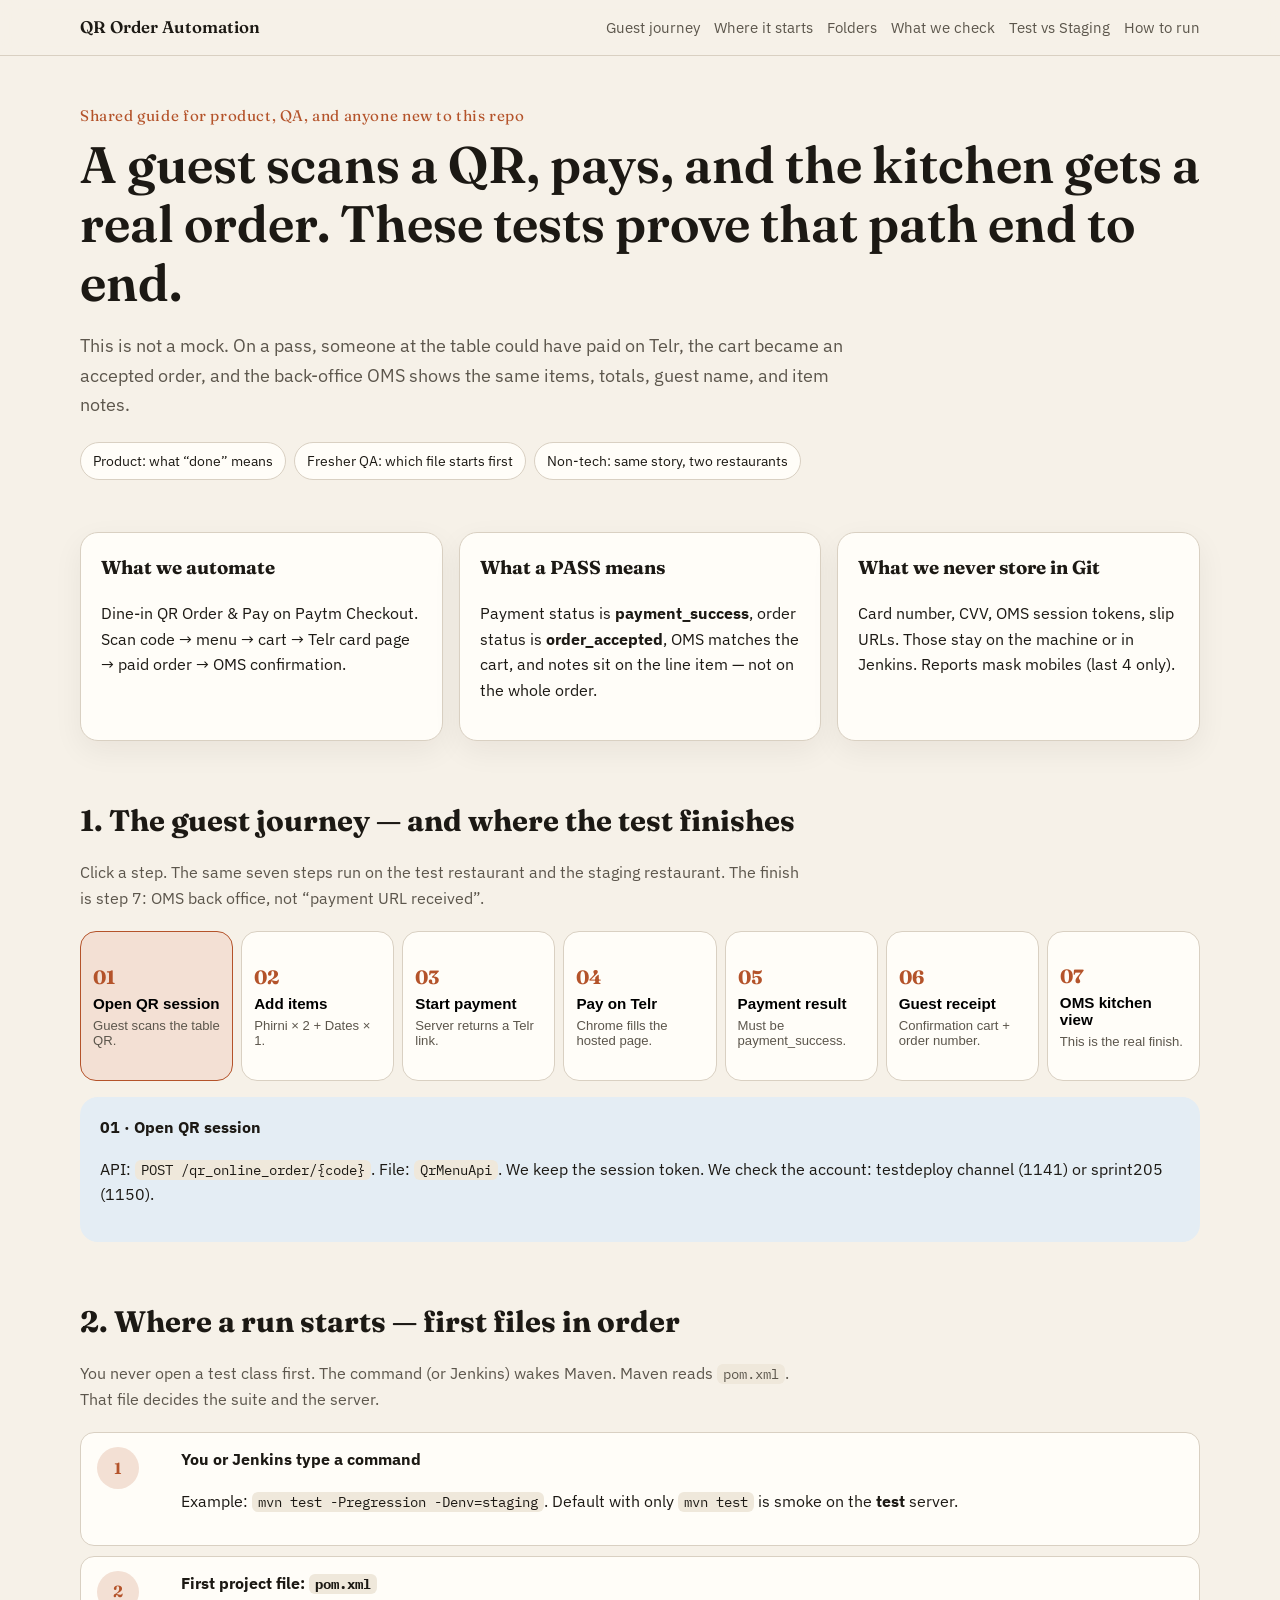
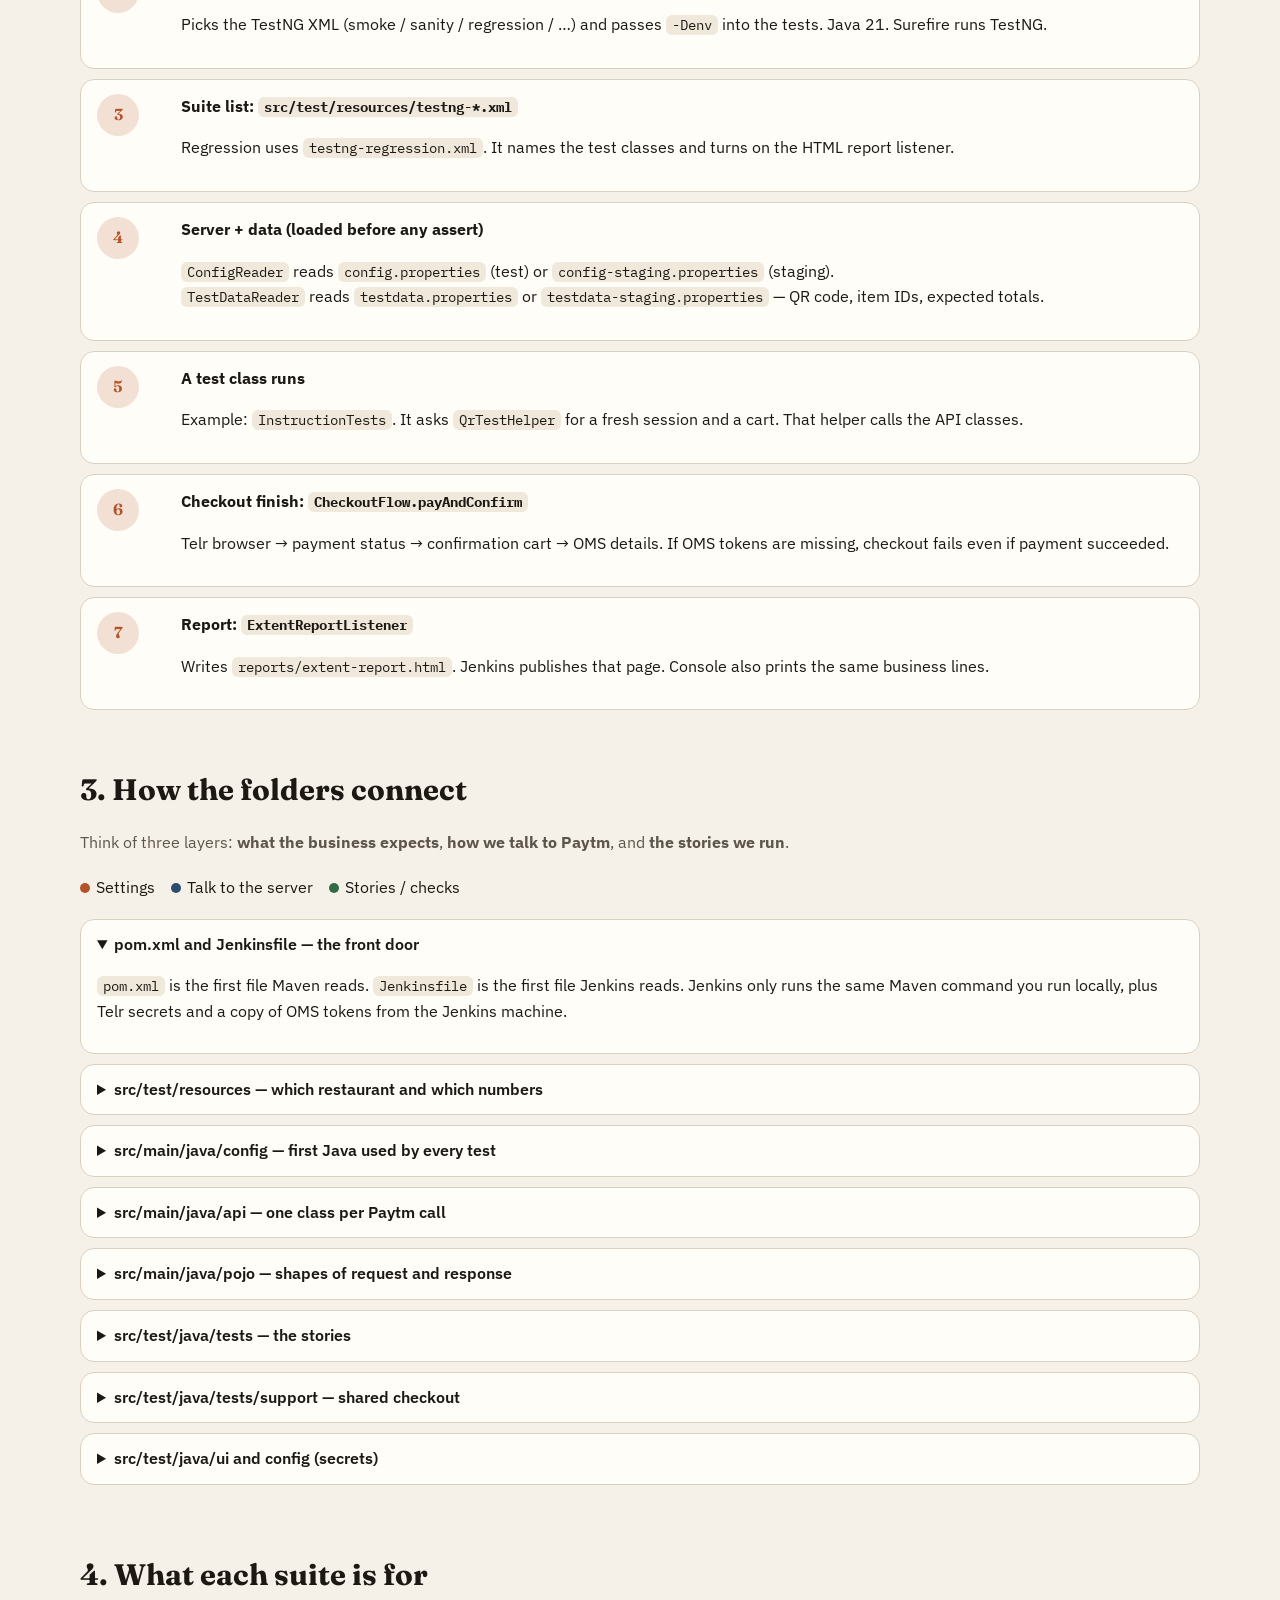
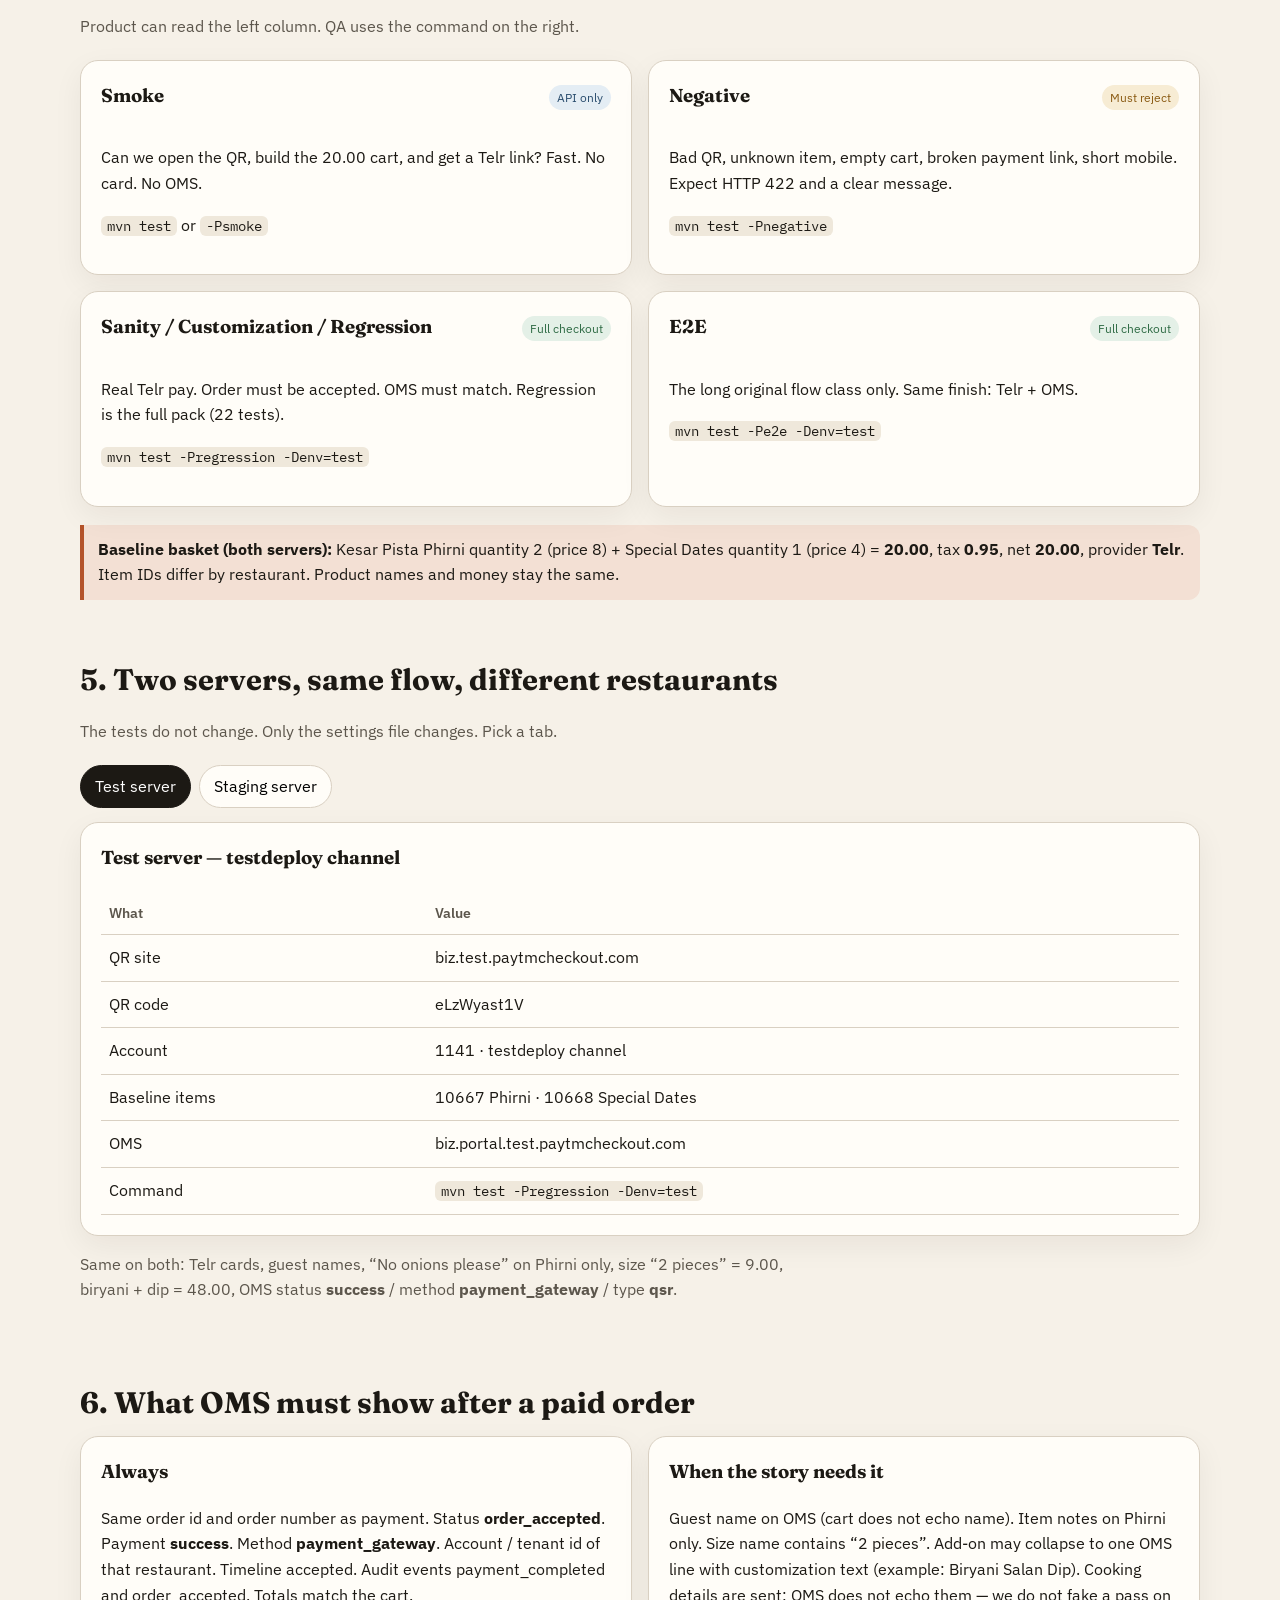
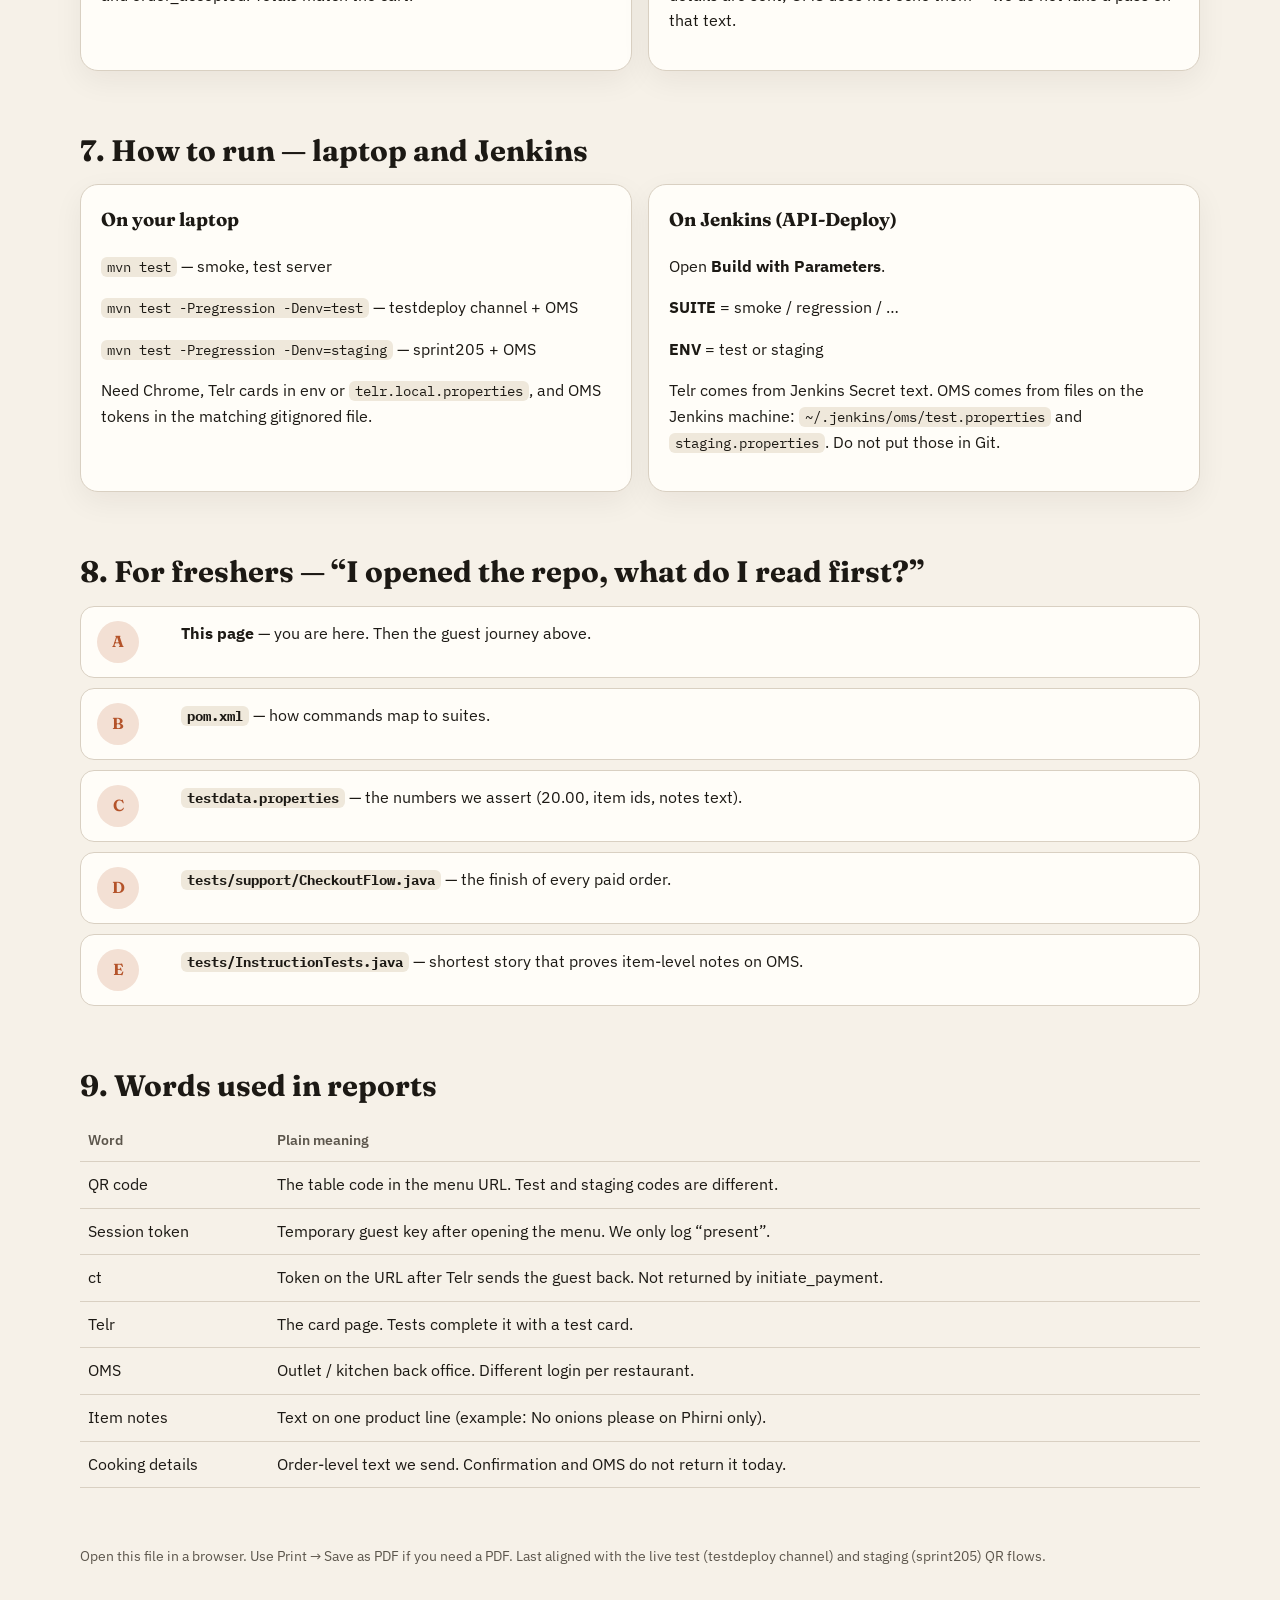
==== docs/framework-guide.html @ db134c2e "framework guide added" ====
<!DOCTYPE html>
<html lang="en">
<head>
  <meta charset="UTF-8">
  <meta name="viewport" content="width=device-width, initial-scale=1">
  <title>Paytm QR Order Automation — How this project works</title>
  <link rel="preconnect" href="https://fonts.googleapis.com">
  <link rel="preconnect" href="https://fonts.gstatic.com" crossorigin>
  <link href="https://fonts.googleapis.com/css2?family=Fraunces:opsz,wght@9..144,560;9..144,650&family=IBM+Plex+Mono:wght@400;500&family=IBM+Plex+Sans:wght@400;500;600&display=swap" rel="stylesheet">
  <link rel="stylesheet" href="guide.css">
</head>
<body>
  <header class="topbar">
    <div class="wrap topbar-inner">
      <div class="brand">QR Order Automation</div>
      <nav class="nav">
        <a href="#story">Guest journey</a>
        <a href="#start">Where it starts</a>
        <a href="#folders">Folders</a>
        <a href="#suites">What we check</a>
        <a href="#servers">Test vs Staging</a>
        <a href="#run">How to run</a>
      </nav>
    </div>
  </header>

  <main class="wrap">
    <section class="hero">
      <div class="eyebrow">Shared guide for product, QA, and anyone new to this repo</div>
      <h1>A guest scans a QR, pays, and the kitchen gets a real order. These tests prove that path end to end.</h1>
      <p class="lead">
        This is not a mock. On a pass, someone at the table could have paid on Telr,
        the cart became an accepted order, and the back-office OMS shows the same items,
        totals, guest name, and item notes.
      </p>
      <div class="audience">
        <span class="chip">Product: what “done” means</span>
        <span class="chip">Fresher QA: which file starts first</span>
        <span class="chip">Non-tech: same story, two restaurants</span>
      </div>
    </section>

    <section class="grid-3">
      <article class="card">
        <h3>What we automate</h3>
        <p>Dine-in QR Order &amp; Pay on Paytm Checkout. Scan code → menu → cart → Telr card page → paid order → OMS confirmation.</p>
      </article>
      <article class="card">
        <h3>What a PASS means</h3>
        <p>Payment status is <strong>payment_success</strong>, order status is <strong>order_accepted</strong>, OMS matches the cart, and notes sit on the line item — not on the whole order.</p>
      </article>
      <article class="card">
        <h3>What we never store in Git</h3>
        <p>Card number, CVV, OMS session tokens, slip URLs. Those stay on the machine or in Jenkins. Reports mask mobiles (last 4 only).</p>
      </article>
    </section>

    <section id="story">
      <h2>1. The guest journey — and where the test finishes</h2>
      <p class="section-intro">
        Click a step. The same seven steps run on the test restaurant and the staging restaurant.
        The finish is step 7: OMS back office, not “payment URL received”.
      </p>
      <div class="flow" id="flow">
        <button class="step active" data-step="1" type="button">
          <b class="step-num">01</b>
          <strong>Open QR session</strong>
          <span>Guest scans the table QR.</span>
        </button>
        <button class="step" data-step="2" type="button">
          <b class="step-num">02</b>
          <strong>Add items</strong>
          <span>Phirni × 2 + Dates × 1.</span>
        </button>
        <button class="step" data-step="3" type="button">
          <b class="step-num">03</b>
          <strong>Start payment</strong>
          <span>Server returns a Telr link.</span>
        </button>
        <button class="step" data-step="4" type="button">
          <b class="step-num">04</b>
          <strong>Pay on Telr</strong>
          <span>Chrome fills the hosted page.</span>
        </button>
        <button class="step" data-step="5" type="button">
          <b class="step-num">05</b>
          <strong>Payment result</strong>
          <span>Must be payment_success.</span>
        </button>
        <button class="step" data-step="6" type="button">
          <b class="step-num">06</b>
          <strong>Guest receipt</strong>
          <span>Confirmation cart + order number.</span>
        </button>
        <button class="step" data-step="7" type="button">
          <b class="step-num">07</b>
          <strong>OMS kitchen view</strong>
          <span>This is the real finish.</span>
        </button>
      </div>
      <div class="detail" id="flow-detail"></div>
    </section>

    <section id="start">
      <h2>2. Where a run starts — first files in order</h2>
      <p class="section-intro">
        You never open a test class first. The command (or Jenkins) wakes Maven. Maven reads
        <span class="file">pom.xml</span>. That file decides the suite and the server.
      </p>
      <div class="start">
        <div class="start-row">
          <div class="badge">1</div>
          <div>
            <strong>You or Jenkins type a command</strong>
            <p>Example: <span class="file">mvn test -Pregression -Denv=staging</span>. Default with only <span class="file">mvn test</span> is smoke on the <strong>test</strong> server.</p>
          </div>
        </div>
        <div class="start-row">
          <div class="badge">2</div>
          <div>
            <strong>First project file: <span class="file">pom.xml</span></strong>
            <p>Picks the TestNG XML (smoke / sanity / regression / …) and passes <span class="file">-Denv</span> into the tests. Java 21. Surefire runs TestNG.</p>
          </div>
        </div>
        <div class="start-row">
          <div class="badge">3</div>
          <div>
            <strong>Suite list: <span class="file">src/test/resources/testng-*.xml</span></strong>
            <p>Regression uses <span class="file">testng-regression.xml</span>. It names the test classes and turns on the HTML report listener.</p>
          </div>
        </div>
        <div class="start-row">
          <div class="badge">4</div>
          <div>
            <strong>Server + data (loaded before any assert)</strong>
            <p>
              <span class="file">ConfigReader</span> reads <span class="file">config.properties</span> (test) or <span class="file">config-staging.properties</span> (staging).<br>
              <span class="file">TestDataReader</span> reads <span class="file">testdata.properties</span> or <span class="file">testdata-staging.properties</span> — QR code, item IDs, expected totals.
            </p>
          </div>
        </div>
        <div class="start-row">
          <div class="badge">5</div>
          <div>
            <strong>A test class runs</strong>
            <p>Example: <span class="file">InstructionTests</span>. It asks <span class="file">QrTestHelper</span> for a fresh session and a cart. That helper calls the API classes.</p>
          </div>
        </div>
        <div class="start-row">
          <div class="badge">6</div>
          <div>
            <strong>Checkout finish: <span class="file">CheckoutFlow.payAndConfirm</span></strong>
            <p>Telr browser → payment status → confirmation cart → OMS details. If OMS tokens are missing, checkout fails even if payment succeeded.</p>
          </div>
        </div>
        <div class="start-row">
          <div class="badge">7</div>
          <div>
            <strong>Report: <span class="file">ExtentReportListener</span></strong>
            <p>Writes <span class="file">reports/extent-report.html</span>. Jenkins publishes that page. Console also prints the same business lines.</p>
          </div>
        </div>
      </div>
    </section>

    <section id="folders">
      <h2>3. How the folders connect</h2>
      <p class="section-intro">Think of three layers: <strong>what the business expects</strong>, <strong>how we talk to Paytm</strong>, and <strong>the stories we run</strong>.</p>
      <div class="legend">
        <span><i class="dot" style="background:#b4532a"></i>Settings</span>
        <span><i class="dot" style="background:#2a4d6e"></i>Talk to the server</span>
        <span><i class="dot" style="background:#2f6b45"></i>Stories / checks</span>
      </div>

      <details class="folder" open>
        <summary>pom.xml and Jenkinsfile — the front door</summary>
        <p><span class="file">pom.xml</span> is the first file Maven reads. <span class="file">Jenkinsfile</span> is the first file Jenkins reads. Jenkins only runs the same Maven command you run locally, plus Telr secrets and a copy of OMS tokens from the Jenkins machine.</p>
      </details>

      <details class="folder">
        <summary>src/test/resources — which restaurant and which numbers</summary>
        <p>
          <span class="file">config.properties</span> / <span class="file">config-staging.properties</span> = host URLs (QR site + OMS).<br>
          <span class="file">testdata.properties</span> / <span class="file">testdata-staging.properties</span> = QR code, item IDs, 20.00 cart, expected statuses.<br>
          <span class="file">testng-*.xml</span> = which test classes belong to smoke, sanity, regression.<br>
          OMS token files are gitignored. Never commit them.
        </p>
      </details>

      <details class="folder">
        <summary>src/main/java/config — first Java used by every test</summary>
        <p><span class="file">ConfigReader</span> and <span class="file">TestDataReader</span> load the files above. If <span class="file">env=staging</span>, they switch files. No test hardcodes the live host.</p>
      </details>

      <details class="folder">
        <summary>src/main/java/api — one class per Paytm call</summary>
        <p>
          <span class="file">ApiRequestSpec</span> sets base URL and JSON headers.<br>
          <span class="file">QrMenuApi</span> opens the session.<br>
          <span class="file">CartApi</span> adds items / reads confirmation.<br>
          <span class="file">PaymentApi</span> starts Telr and later fetches status.<br>
          <span class="file">ApiCall</span> retries if the server drops TLS (the Jenkins handshake flake).
        </p>
      </details>

      <details class="folder">
        <summary>src/main/java/pojo — shapes of request and response</summary>
        <p>These are field names the live API actually returns. We do not invent columns. Cart items are a positional table (not pretty JSON objects). OMS models live under <span class="file">pojo/response/oms</span>.</p>
      </details>

      <details class="folder">
        <summary>src/test/java/tests — the stories</summary>
        <p>
          <span class="file">SmokeTests</span> — session, 20.00 cart, Telr URL. No card pay.<br>
          <span class="file">SanityTests</span> — account name, pending cart, customizable menu item.<br>
          <span class="file">NegativeTests</span> — bad QR, empty cart, unknown item, bad payment link, short mobile.<br>
          <span class="file">CustomizationItemTests</span>, <span class="file">CartVariantTests</span>, <span class="file">CustomerDetailsTests</span>, <span class="file">InstructionTests</span>, <span class="file">RegressionTests</span> — full Telr + OMS.<br>
          <span class="file">QrOrderFlowTest</span> — long e2e only (<span class="file">-Pe2e</span>).
        </p>
      </details>

      <details class="folder">
        <summary>src/test/java/tests/support — shared checkout</summary>
        <p><span class="file">QrTestHelper</span> builds the baseline cart and a fresh session. <span class="file">CheckoutFlow</span> is the finish line: pay, confirm, read OMS. Every positive “create order” test goes through it so we do not stop at initiate_payment.</p>
      </details>

      <details class="folder">
        <summary>src/test/java/ui and config (secrets)</summary>
        <p><span class="file">TelrHostedPage</span> drives Chrome on Telr. <span class="file">TelrCardDetails</span> and <span class="file">OmsCredentials</span> read env vars or local gitignored files. <span class="file">OmsApi</span> calls back-office order details.</p>
      </details>
    </section>

    <section id="suites">
      <h2>4. What each suite is for</h2>
      <p class="section-intro">Product can read the left column. QA uses the command on the right.</p>
      <div class="grid-2">
        <article class="card">
          <div class="suite"><h3>Smoke</h3><span class="tag soft">API only</span></div>
          <p>Can we open the QR, build the 20.00 cart, and get a Telr link? Fast. No card. No OMS.</p>
          <p><span class="file">mvn test</span> or <span class="file">-Psmoke</span></p>
        </article>
        <article class="card">
          <div class="suite"><h3>Negative</h3><span class="tag warn">Must reject</span></div>
          <p>Bad QR, unknown item, empty cart, broken payment link, short mobile. Expect HTTP 422 and a clear message.</p>
          <p><span class="file">mvn test -Pnegative</span></p>
        </article>
        <article class="card">
          <div class="suite"><h3>Sanity / Customization / Regression</h3><span class="tag">Full checkout</span></div>
          <p>Real Telr pay. Order must be accepted. OMS must match. Regression is the full pack (22 tests).</p>
          <p><span class="file">mvn test -Pregression -Denv=test</span></p>
        </article>
        <article class="card">
          <div class="suite"><h3>E2E</h3><span class="tag">Full checkout</span></div>
          <p>The long original flow class only. Same finish: Telr + OMS.</p>
          <p><span class="file">mvn test -Pe2e -Denv=test</span></p>
        </article>
      </div>

      <div class="callout" style="margin-top:18px">
        <strong>Baseline basket (both servers):</strong> Kesar Pista Phirni quantity 2 (price 8) + Special Dates quantity 1 (price 4) = <strong>20.00</strong>, tax <strong>0.95</strong>, net <strong>20.00</strong>, provider <strong>Telr</strong>.
        Item IDs differ by restaurant. Product names and money stay the same.
      </div>
    </section>

    <section id="servers">
      <h2>5. Two servers, same flow, different restaurants</h2>
      <p class="section-intro">The tests do not change. Only the settings file changes. Pick a tab.</p>
      <div class="tabs">
        <button class="tab active" type="button" data-env="test">Test server</button>
        <button class="tab" type="button" data-env="staging">Staging server</button>
      </div>
      <div class="card" id="env-panel"></div>
      <p class="section-intro" style="margin-top:16px">Same on both: Telr cards, guest names, “No onions please” on Phirni only, size “2 pieces” = 9.00, biryani + dip = 48.00, OMS status <strong>success</strong> / method <strong>payment_gateway</strong> / type <strong>qsr</strong>.</p>
    </section>

    <section id="checks">
      <h2>6. What OMS must show after a paid order</h2>
      <div class="grid-2">
        <article class="card">
          <h3>Always</h3>
          <p>Same order id and order number as payment. Status <strong>order_accepted</strong>. Payment <strong>success</strong>. Method <strong>payment_gateway</strong>. Account / tenant id of that restaurant. Timeline accepted. Audit events payment_completed and order_accepted. Totals match the cart.</p>
        </article>
        <article class="card">
          <h3>When the story needs it</h3>
          <p>Guest name on OMS (cart does not echo name). Item notes on Phirni only. Size name contains “2 pieces”. Add-on may collapse to one OMS line with customization text (example: Biryani Salan Dip). Cooking details are sent; OMS does not echo them — we do not fake a pass on that text.</p>
        </article>
      </div>
    </section>

    <section id="run">
      <h2>7. How to run — laptop and Jenkins</h2>
      <div class="grid-2">
        <article class="card">
          <h3>On your laptop</h3>
          <p><span class="file">mvn test</span> — smoke, test server</p>
          <p><span class="file">mvn test -Pregression -Denv=test</span> — testdeploy channel + OMS</p>
          <p><span class="file">mvn test -Pregression -Denv=staging</span> — sprint205 + OMS</p>
          <p>Need Chrome, Telr cards in env or <span class="file">telr.local.properties</span>, and OMS tokens in the matching gitignored file.</p>
        </article>
        <article class="card">
          <h3>On Jenkins (API-Deploy)</h3>
          <p>Open <strong>Build with Parameters</strong>.</p>
          <p><strong>SUITE</strong> = smoke / regression / …</p>
          <p><strong>ENV</strong> = test or staging</p>
          <p>Telr comes from Jenkins Secret text. OMS comes from files on the Jenkins machine: <span class="file">~/.jenkins/oms/test.properties</span> and <span class="file">staging.properties</span>. Do not put those in Git.</p>
        </article>
      </div>
    </section>

    <section>
      <h2>8. For freshers — “I opened the repo, what do I read first?”</h2>
      <div class="start">
        <div class="start-row">
          <div class="badge">A</div>
          <div><strong>This page</strong> — you are here. Then the guest journey above.</div>
        </div>
        <div class="start-row">
          <div class="badge">B</div>
          <div><strong><span class="file">pom.xml</span></strong> — how commands map to suites.</div>
        </div>
        <div class="start-row">
          <div class="badge">C</div>
          <div><strong><span class="file">testdata.properties</span></strong> — the numbers we assert (20.00, item ids, notes text).</div>
        </div>
        <div class="start-row">
          <div class="badge">D</div>
          <div><strong><span class="file">tests/support/CheckoutFlow.java</span></strong> — the finish of every paid order.</div>
        </div>
        <div class="start-row">
          <div class="badge">E</div>
          <div><strong><span class="file">tests/InstructionTests.java</span></strong> — shortest story that proves item-level notes on OMS.</div>
        </div>
      </div>
    </section>

    <section>
      <h2>9. Words used in reports</h2>
      <table class="compare">
        <tr><th>Word</th><th>Plain meaning</th></tr>
        <tr><td>QR code</td><td>The table code in the menu URL. Test and staging codes are different.</td></tr>
        <tr><td>Session token</td><td>Temporary guest key after opening the menu. We only log “present”.</td></tr>
        <tr><td>ct</td><td>Token on the URL after Telr sends the guest back. Not returned by initiate_payment.</td></tr>
        <tr><td>Telr</td><td>The card page. Tests complete it with a test card.</td></tr>
        <tr><td>OMS</td><td>Outlet / kitchen back office. Different login per restaurant.</td></tr>
        <tr><td>Item notes</td><td>Text on one product line (example: No onions please on Phirni only).</td></tr>
        <tr><td>Cooking details</td><td>Order-level text we send. Confirmation and OMS do not return it today.</td></tr>
      </table>
    </section>

    <footer>
      Open this file in a browser. Use Print → Save as PDF if you need a PDF.
      Last aligned with the live test (testdeploy channel) and staging (sprint205) QR flows.
    </footer>
  </main>

  <script>
    const steps = {
      1: "<strong>01 · Open QR session</strong><p>API: <code>POST /qr_online_order/{code}</code>. File: <code>QrMenuApi</code>. We keep the session token. We check the account: testdeploy channel (1141) or sprint205 (1150).</p>",
      2: "<strong>02 · Add items</strong><p>API: <code>POST /qr_view_cart/{code}</code>. File: <code>CartApi</code> + <code>QrTestHelper.baselineCart()</code>. Cart must be 20.00, tax 0.95, status <code>payment_pending</code>, provider Telr. Customization and notes are added here when the story needs them.</p>",
      3: "<strong>03 · Start payment</strong><p>API: <code>POST /initiate_payment/{code}</code>. File: <code>PaymentApi</code>. Success + Telr URL + order id. Mobile on this call is country code + number (example +971888888888). This is <em>not</em> the finish.</p>",
      4: "<strong>04 · Pay on Telr</strong><p>File: <code>TelrHostedPage</code>. Chrome opens the hosted page and submits the test card. Missing cards fail the test — we do not skip.</p>",
      5: "<strong>05 · Payment result</strong><p>Telr returns to Paytm with <code>ct</code> on the URL. API: <code>GET /fetch_payment_status_by_session_id/{code}?ct=…</code>. Must be <code>payment_success</code> and <code>order_accepted</code> with an order number.</p>",
      6: "<strong>06 · Guest receipt</strong><p>API: <code>POST /qr_view_cart/{code}.json?view=customer&amp;ct=…</code>. Confirmation items and totals must match the cart. Order number must match payment status. After payment, compare name, qty, and money — not always item object id.</p>",
      7: "<strong>07 · OMS — the finish</strong><p>API: <code>GET /m/oms/orders/{id}/details.json</code>. File: <code>OmsApi</code>. Test host is portal.test for testdeploy. Staging host is dashboard.staging for sprint205. We check status, payment, tenant, items, and item-level notes. Slip URLs are never logged.</p>"
    };

    const envs = {
      test: `<h3>Test server — testdeploy channel</h3>
        <table class="compare">
          <tr><th>What</th><th>Value</th></tr>
          <tr><td>QR site</td><td>biz.test.paytmcheckout.com</td></tr>
          <tr><td>QR code</td><td>eLzWyast1V</td></tr>
          <tr><td>Account</td><td>1141 · testdeploy channel</td></tr>
          <tr><td>Baseline items</td><td>10667 Phirni · 10668 Special Dates</td></tr>
          <tr><td>OMS</td><td>biz.portal.test.paytmcheckout.com</td></tr>
          <tr><td>Command</td><td><code>mvn test -Pregression -Denv=test</code></td></tr>
        </table>`,
      staging: `<h3>Staging server — sprint205</h3>
        <table class="compare">
          <tr><th>What</th><th>Value</th></tr>
          <tr><td>QR site</td><td>biz.staging.paytmcheckout.com</td></tr>
          <tr><td>QR code</td><td>oXTMIhE2WV</td></tr>
          <tr><td>Account</td><td>1150 · sprint205</td></tr>
          <tr><td>Baseline items</td><td>11905 Phirni · 11906 Special Dates</td></tr>
          <tr><td>OMS</td><td>biz.dashboard.staging.paytmcheckout.com</td></tr>
          <tr><td>Command</td><td><code>mvn test -Pregression -Denv=staging</code></td></tr>
        </table>`
    };

    const detail = document.getElementById("flow-detail");
    detail.innerHTML = steps[1];
    document.querySelectorAll(".step").forEach((btn) => {
      btn.addEventListener("click", () => {
        document.querySelectorAll(".step").forEach((b) => b.classList.remove("active"));
        btn.classList.add("active");
        detail.innerHTML = steps[btn.dataset.step];
      });
    });

    const panel = document.getElementById("env-panel");
    panel.innerHTML = envs.test;
    document.querySelectorAll(".tab").forEach((tab) => {
      tab.addEventListener("click", () => {
        document.querySelectorAll(".tab").forEach((t) => t.classList.remove("active"));
        tab.classList.add("active");
        panel.innerHTML = envs[tab.dataset.env];
      });
    });
  </script>
</body>
</html>
---- docs/guide.css ----
:root {
  --ink: #1c1914;
  --muted: #5c564c;
  --paper: #f6f1e8;
  --card: #fffdf8;
  --line: #d9d0c2;
  --accent: #b4532a;
  --accent-soft: #f3e0d4;
  --pass: #2f6b45;
  --pass-soft: #e4f0e7;
  --info: #2a4d6e;
  --info-soft: #e4edf4;
  --warn: #8a5a12;
  --warn-soft: #f7ecd4;
  --shadow: 0 10px 30px rgba(28, 25, 20, 0.06);
  --radius: 18px;
}

* { box-sizing: border-box; }

html { scroll-behavior: smooth; }

body {
  margin: 0;
  color: var(--ink);
  background:
    radial-gradient(1200px 500px at 10% -10%, #fff8ee 0%, transparent 55%),
    var(--paper);
  font-family: "IBM Plex Sans", "Segoe UI", sans-serif;
  line-height: 1.6;
}

h1, h2, h3, .brand, .step-num, .eyebrow {
  font-family: "Fraunces", Georgia, serif;
}

a { color: var(--accent); }

.wrap {
  width: min(1120px, calc(100% - 32px));
  margin: 0 auto;
}

.topbar {
  position: sticky;
  top: 0;
  z-index: 20;
  background: rgba(246, 241, 232, 0.92);
  backdrop-filter: blur(10px);
  border-bottom: 1px solid var(--line);
}

.topbar-inner {
  display: flex;
  align-items: center;
  justify-content: space-between;
  gap: 16px;
  padding: 14px 0;
}

.brand { font-size: 1.05rem; font-weight: 600; }

.nav {
  display: flex;
  flex-wrap: wrap;
  gap: 14px;
}

.nav a {
  color: var(--muted);
  text-decoration: none;
  font-size: 0.92rem;
}

.nav a:hover { color: var(--ink); }

.hero {
  padding: 48px 0 24px;
}

.eyebrow {
  color: var(--accent);
  letter-spacing: 0.04em;
  font-size: 0.95rem;
  margin-bottom: 8px;
}

h1 {
  font-size: clamp(2rem, 5vw, 3.2rem);
  line-height: 1.15;
  margin: 0 0 16px;
  font-weight: 620;
}

.lead {
  font-size: 1.15rem;
  color: var(--muted);
  max-width: 70ch;
}

.audience {
  display: flex;
  flex-wrap: wrap;
  gap: 8px;
  margin: 22px 0 0;
}

.chip {
  border: 1px solid var(--line);
  background: var(--card);
  border-radius: 999px;
  padding: 7px 12px;
  font-size: 0.86rem;
}

.grid-3, .grid-2 {
  display: grid;
  gap: 16px;
}

.grid-3 { grid-template-columns: repeat(3, 1fr); }
.grid-2 { grid-template-columns: repeat(2, 1fr); }

.card {
  background: var(--card);
  border: 1px solid var(--line);
  border-radius: var(--radius);
  padding: 20px;
  box-shadow: var(--shadow);
}

.card h3 { margin-top: 0; }

section { padding: 28px 0; }

h2 {
  font-size: 1.85rem;
  margin: 0 0 10px;
}

.section-intro {
  color: var(--muted);
  max-width: 72ch;
  margin-bottom: 20px;
}

.flow {
  display: grid;
  grid-template-columns: repeat(7, 1fr);
  gap: 8px;
}

.step {
  background: var(--card);
  border: 1px solid var(--line);
  border-radius: 16px;
  padding: 14px 12px;
  min-height: 150px;
  cursor: pointer;
  text-align: left;
}

.step.active {
  border-color: var(--accent);
  background: var(--accent-soft);
}

.step-num {
  display: block;
  color: var(--accent);
  font-size: 1.2rem;
  margin-bottom: 6px;
}

.step strong { display: block; font-size: 0.95rem; }

.step span {
  display: block;
  color: var(--muted);
  font-size: 0.82rem;
  margin-top: 6px;
}

.detail {
  margin-top: 16px;
  background: var(--info-soft);
  border-radius: var(--radius);
  padding: 18px 20px;
}

.tabs {
  display: flex;
  gap: 8px;
  margin-bottom: 14px;
}

.tab {
  border: 1px solid var(--line);
  background: var(--card);
  border-radius: 999px;
  padding: 8px 14px;
  cursor: pointer;
  font: inherit;
}

.tab.active {
  background: var(--ink);
  color: #fff;
  border-color: var(--ink);
}

.compare { width: 100%; border-collapse: collapse; }

.compare th, .compare td {
  border-bottom: 1px solid var(--line);
  text-align: left;
  padding: 10px 8px;
  vertical-align: top;
}

.compare th { font-size: 0.86rem; color: var(--muted); font-weight: 600; }

.start {
  display: grid;
  gap: 10px;
}

.start-row {
  display: grid;
  grid-template-columns: 72px 1fr;
  gap: 12px;
  align-items: start;
  background: var(--card);
  border: 1px solid var(--line);
  border-radius: 14px;
  padding: 14px 16px;
}

.badge {
  width: 42px;
  height: 42px;
  border-radius: 50%;
  display: grid;
  place-items: center;
  background: var(--accent-soft);
  color: var(--accent);
  font-family: "Fraunces", serif;
  font-weight: 650;
}

details.folder {
  background: var(--card);
  border: 1px solid var(--line);
  border-radius: 14px;
  padding: 12px 16px;
  margin-bottom: 10px;
}

details.folder summary {
  cursor: pointer;
  font-weight: 600;
}

code, .file {
  font-family: "IBM Plex Mono", ui-monospace, monospace;
  font-size: 0.86em;
  background: #efe8db;
  padding: 1px 6px;
  border-radius: 6px;
}

.ok { color: var(--pass); }
.warn { color: var(--warn); }

.callout {
  border-left: 4px solid var(--accent);
  background: var(--accent-soft);
  padding: 12px 14px;
  border-radius: 0 12px 12px 0;
}

.legend {
  display: flex;
  gap: 16px;
  flex-wrap: wrap;
  margin: 12px 0 18px;
}

.dot {
  width: 10px;
  height: 10px;
  border-radius: 50%;
  display: inline-block;
  margin-right: 6px;
}

.suite {
  display: flex;
  justify-content: space-between;
  gap: 12px;
  align-items: baseline;
}

.tag {
  font-size: 0.75rem;
  border-radius: 999px;
  padding: 3px 8px;
  background: var(--pass-soft);
  color: var(--pass);
}

.tag.soft { background: var(--info-soft); color: var(--info); }
.tag.warn { background: var(--warn-soft); color: var(--warn); }

footer {
  padding: 28px 0 48px;
  color: var(--muted);
  font-size: 0.9rem;
}

@media (max-width: 900px) {
  .grid-3, .flow { grid-template-columns: 1fr; }
  .grid-2 { grid-template-columns: 1fr; }
  .nav { display: none; }
}

@media print {
  .topbar, .audience, .tabs { display: none !important; }
  .step, details.folder { break-inside: avoid; }
  body { background: #fff; }
  .card, .step, .start-row { box-shadow: none; }
}
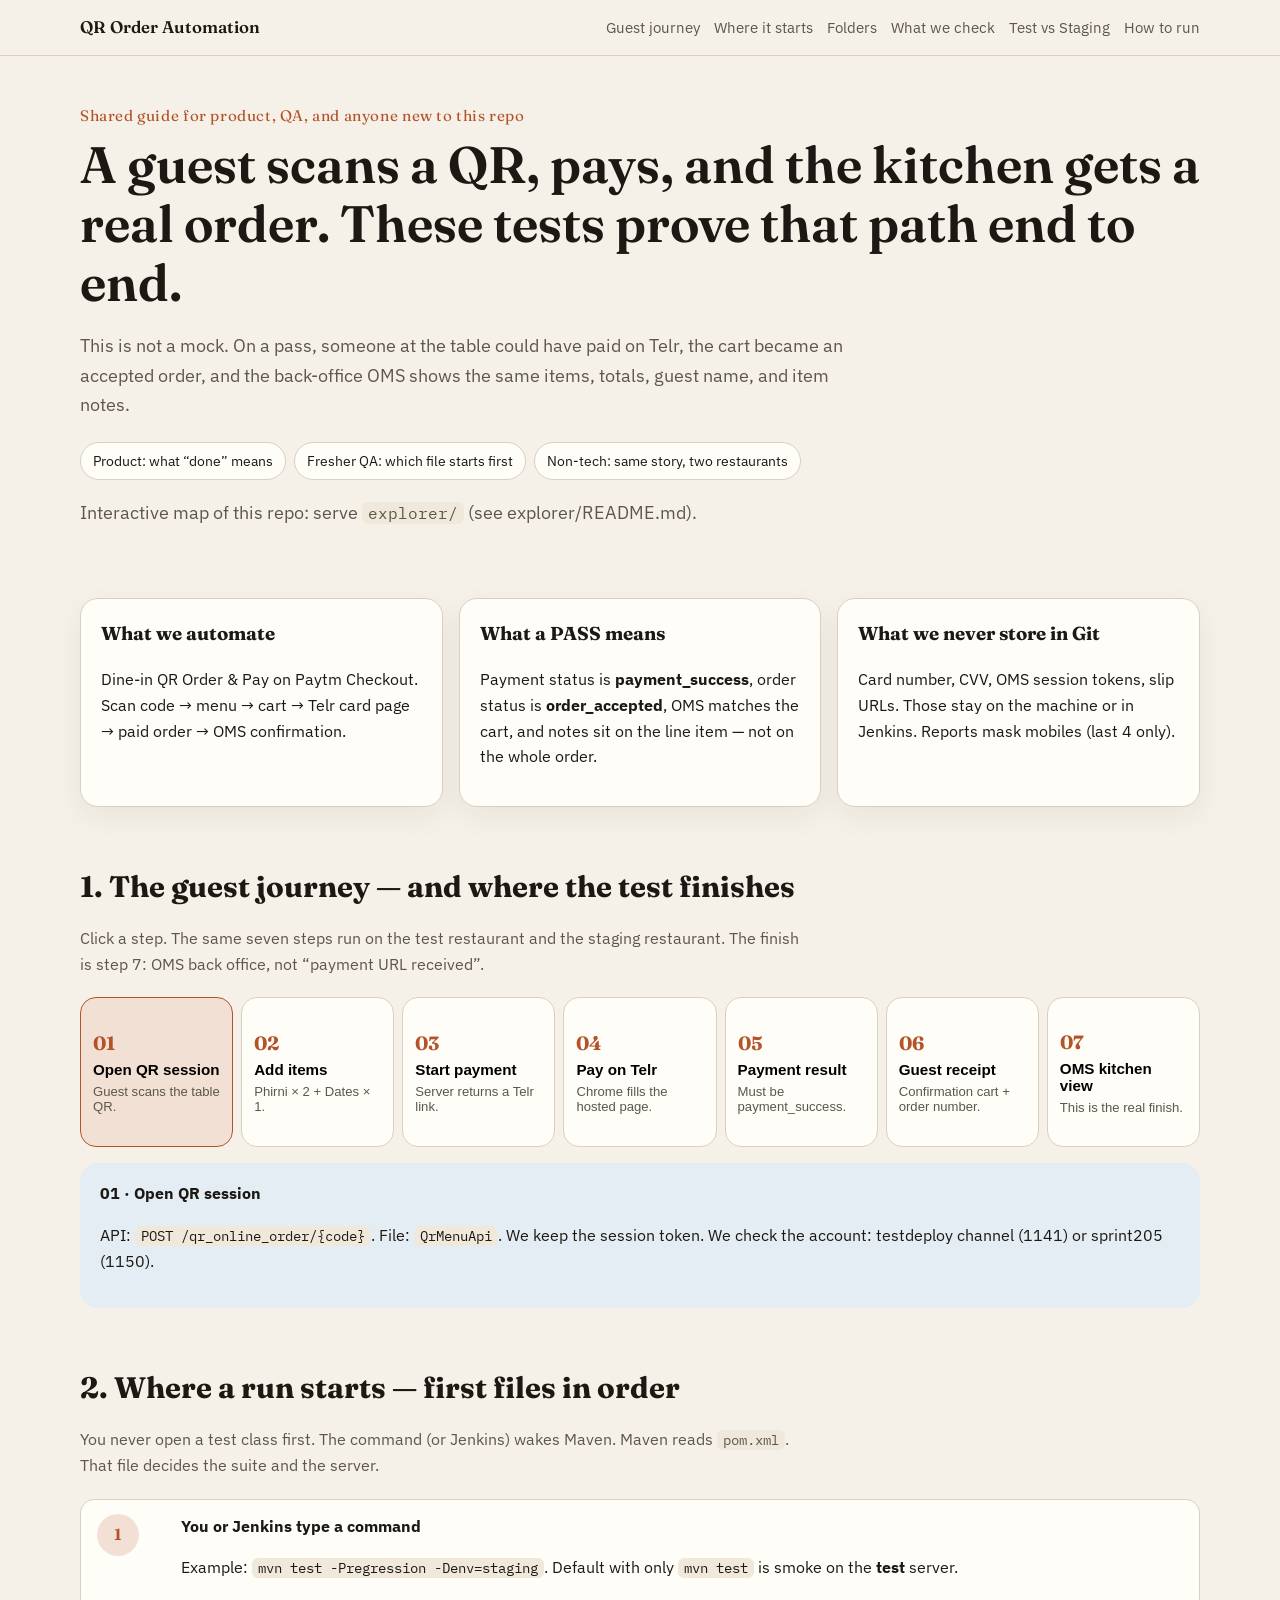
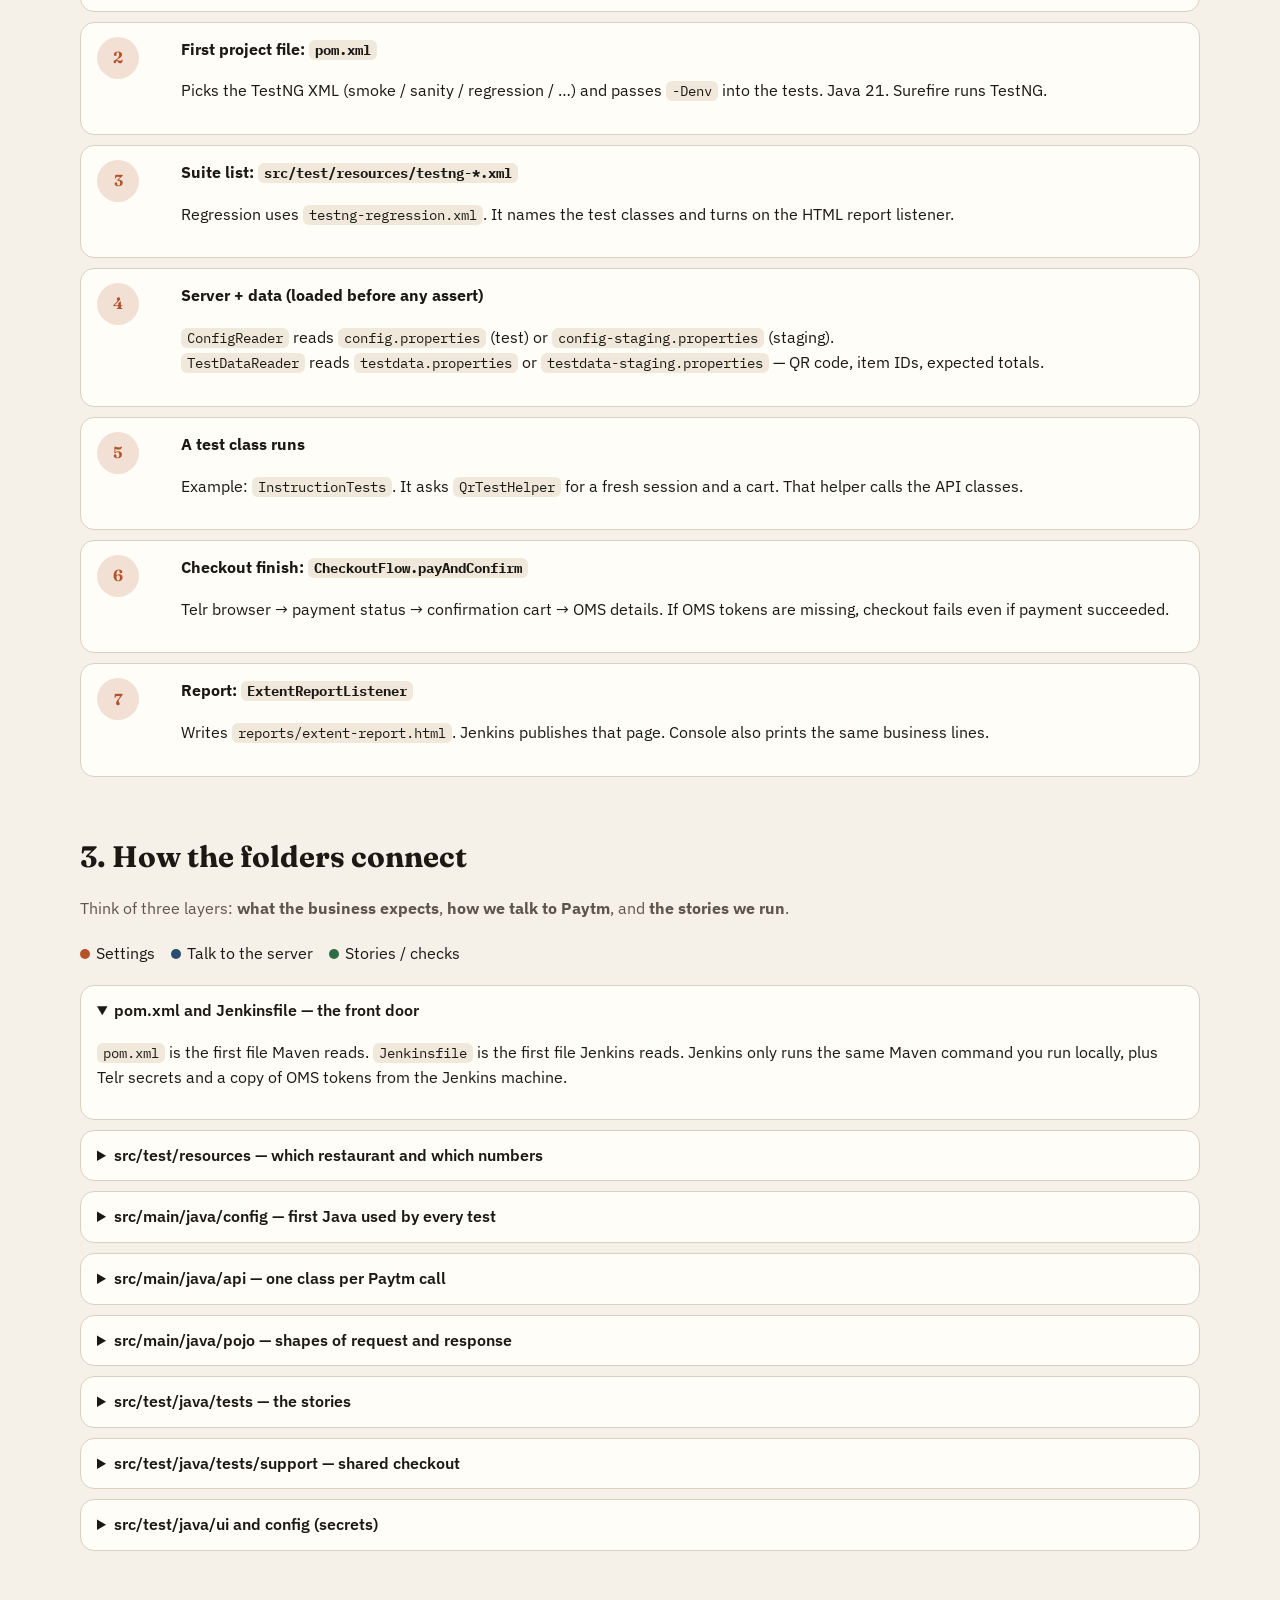
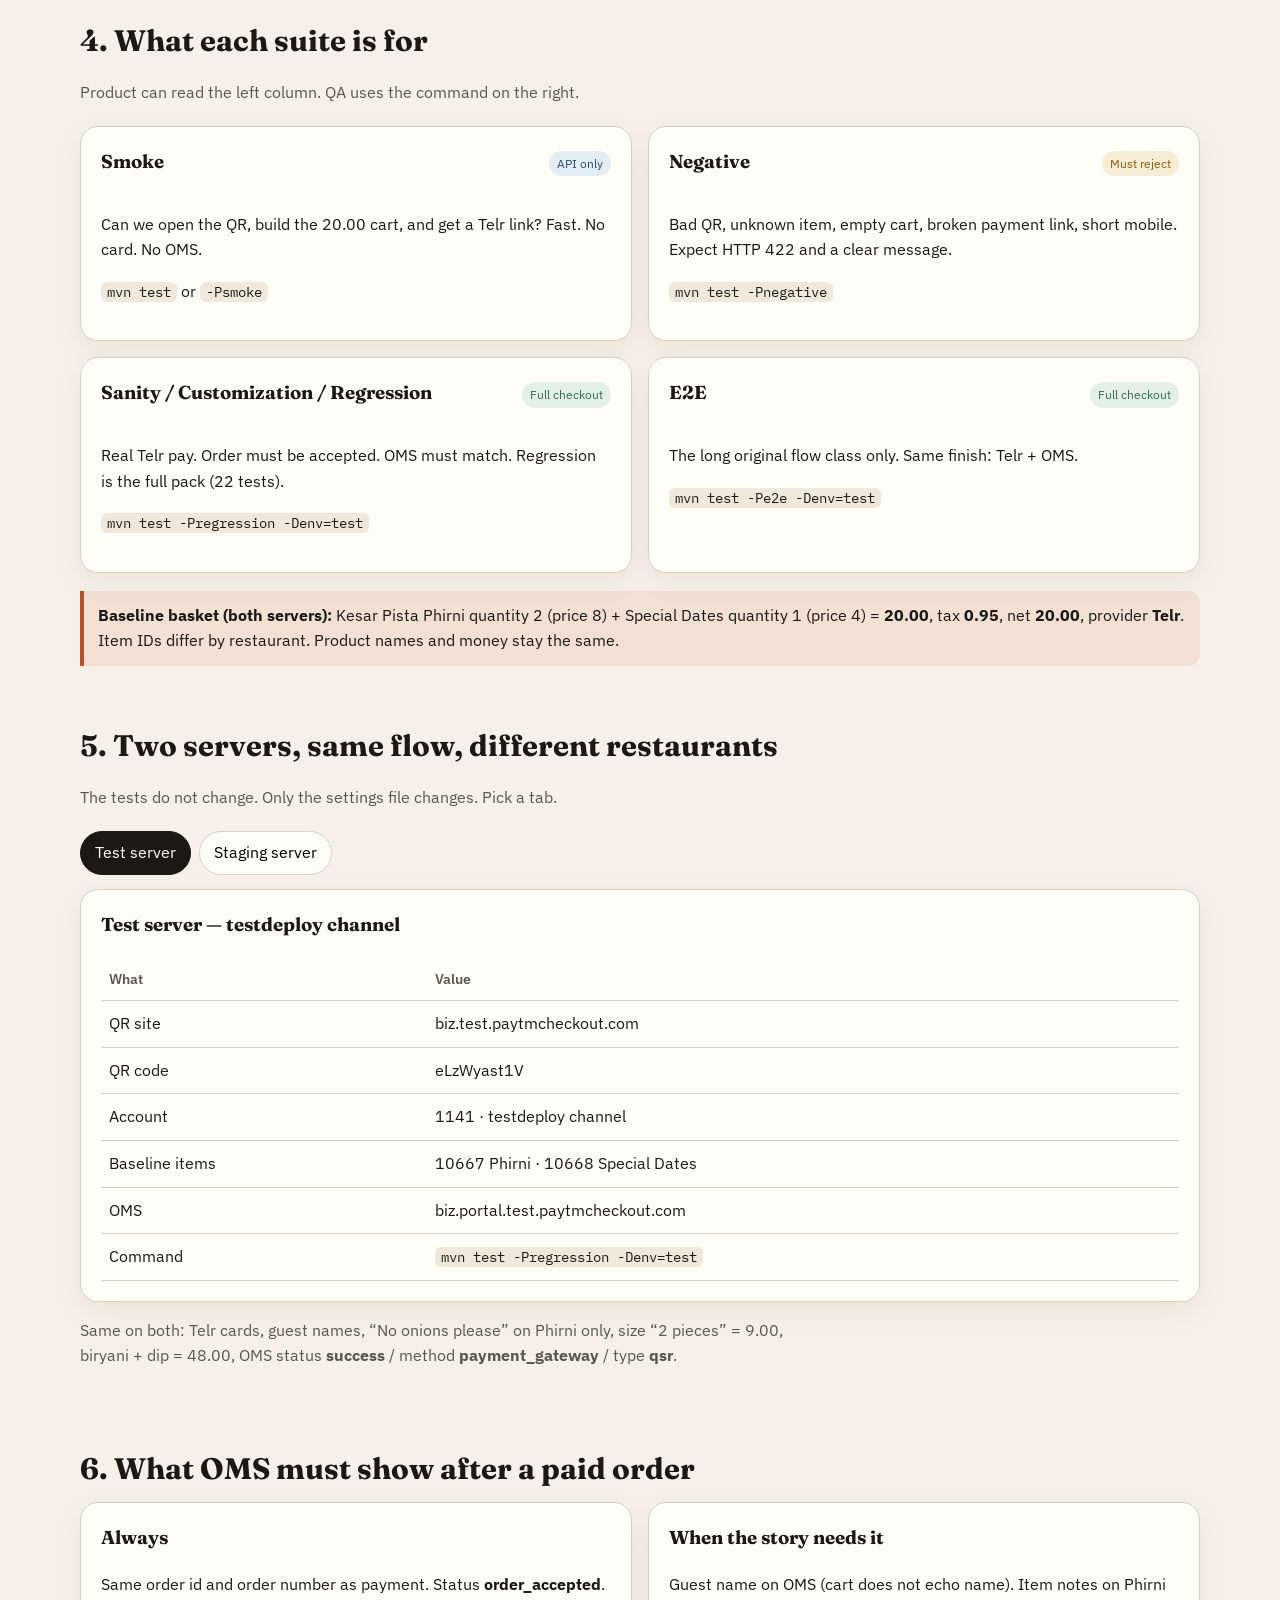
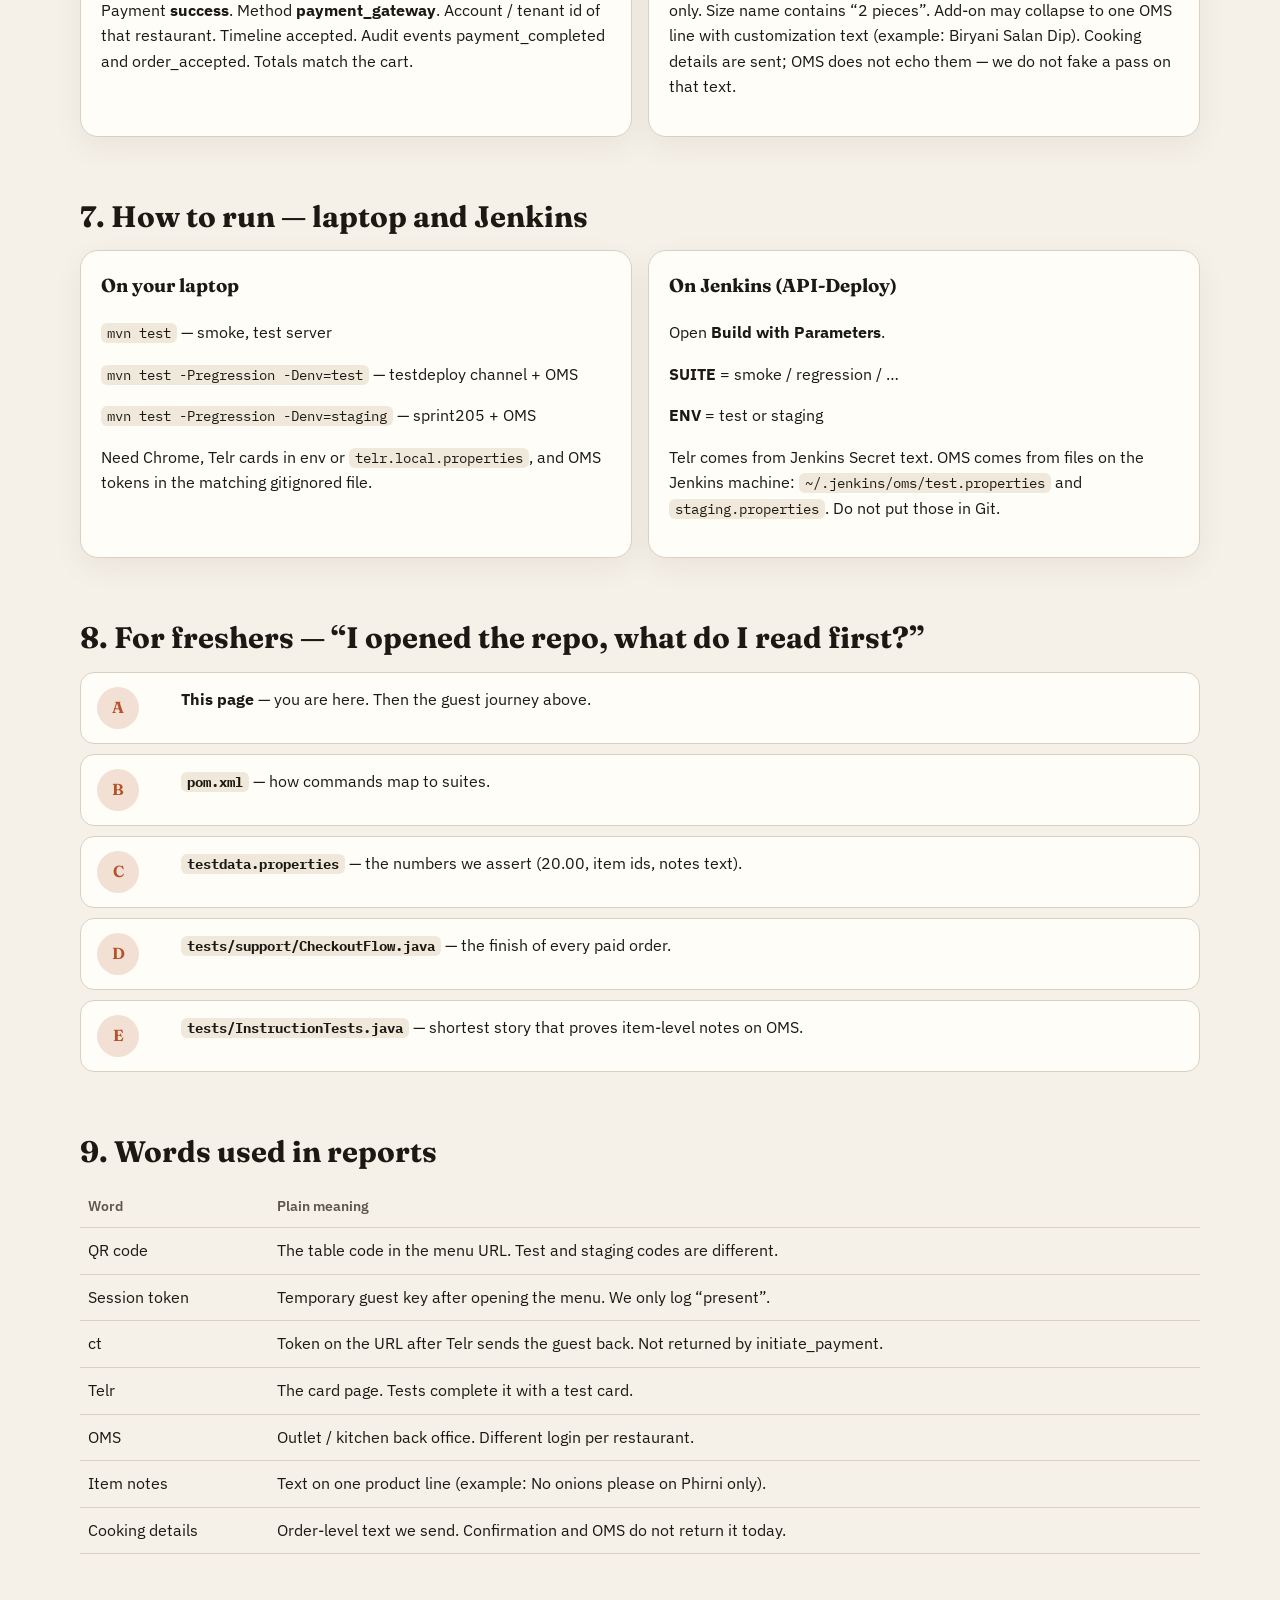
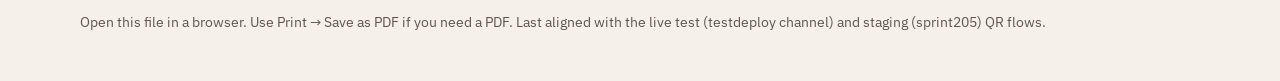
==== commit 19b29fc6: "actions file updated" ====
--- a/docs/framework-guide.html
+++ b/docs/framework-guide.html
@@ -38,6 +38,7 @@
         <span class="chip">Fresher QA: which file starts first</span>
         <span class="chip">Non-tech: same story, two restaurants</span>
       </div>
+      <p class="lead">Interactive map of this repo: serve <code>explorer/</code> (see explorer/README.md).</p>
     </section>
 
     <section class="grid-3">
